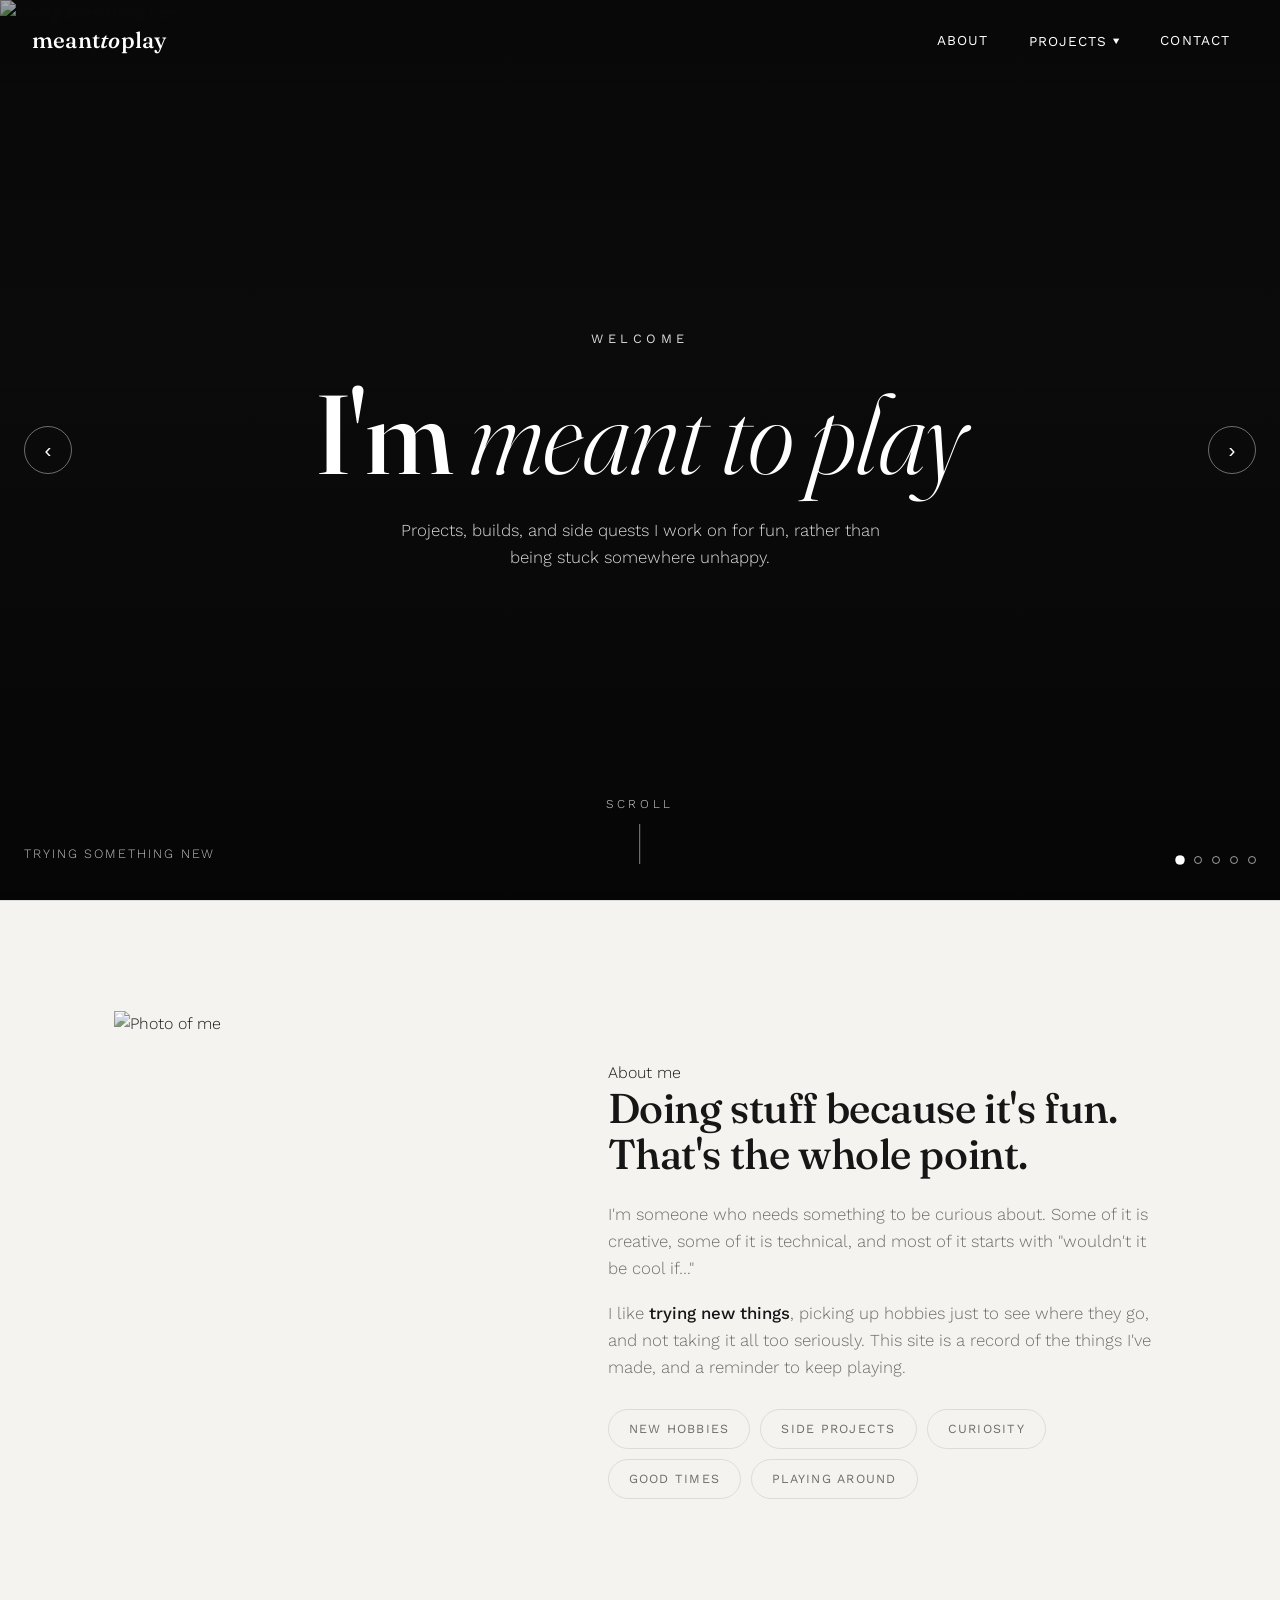
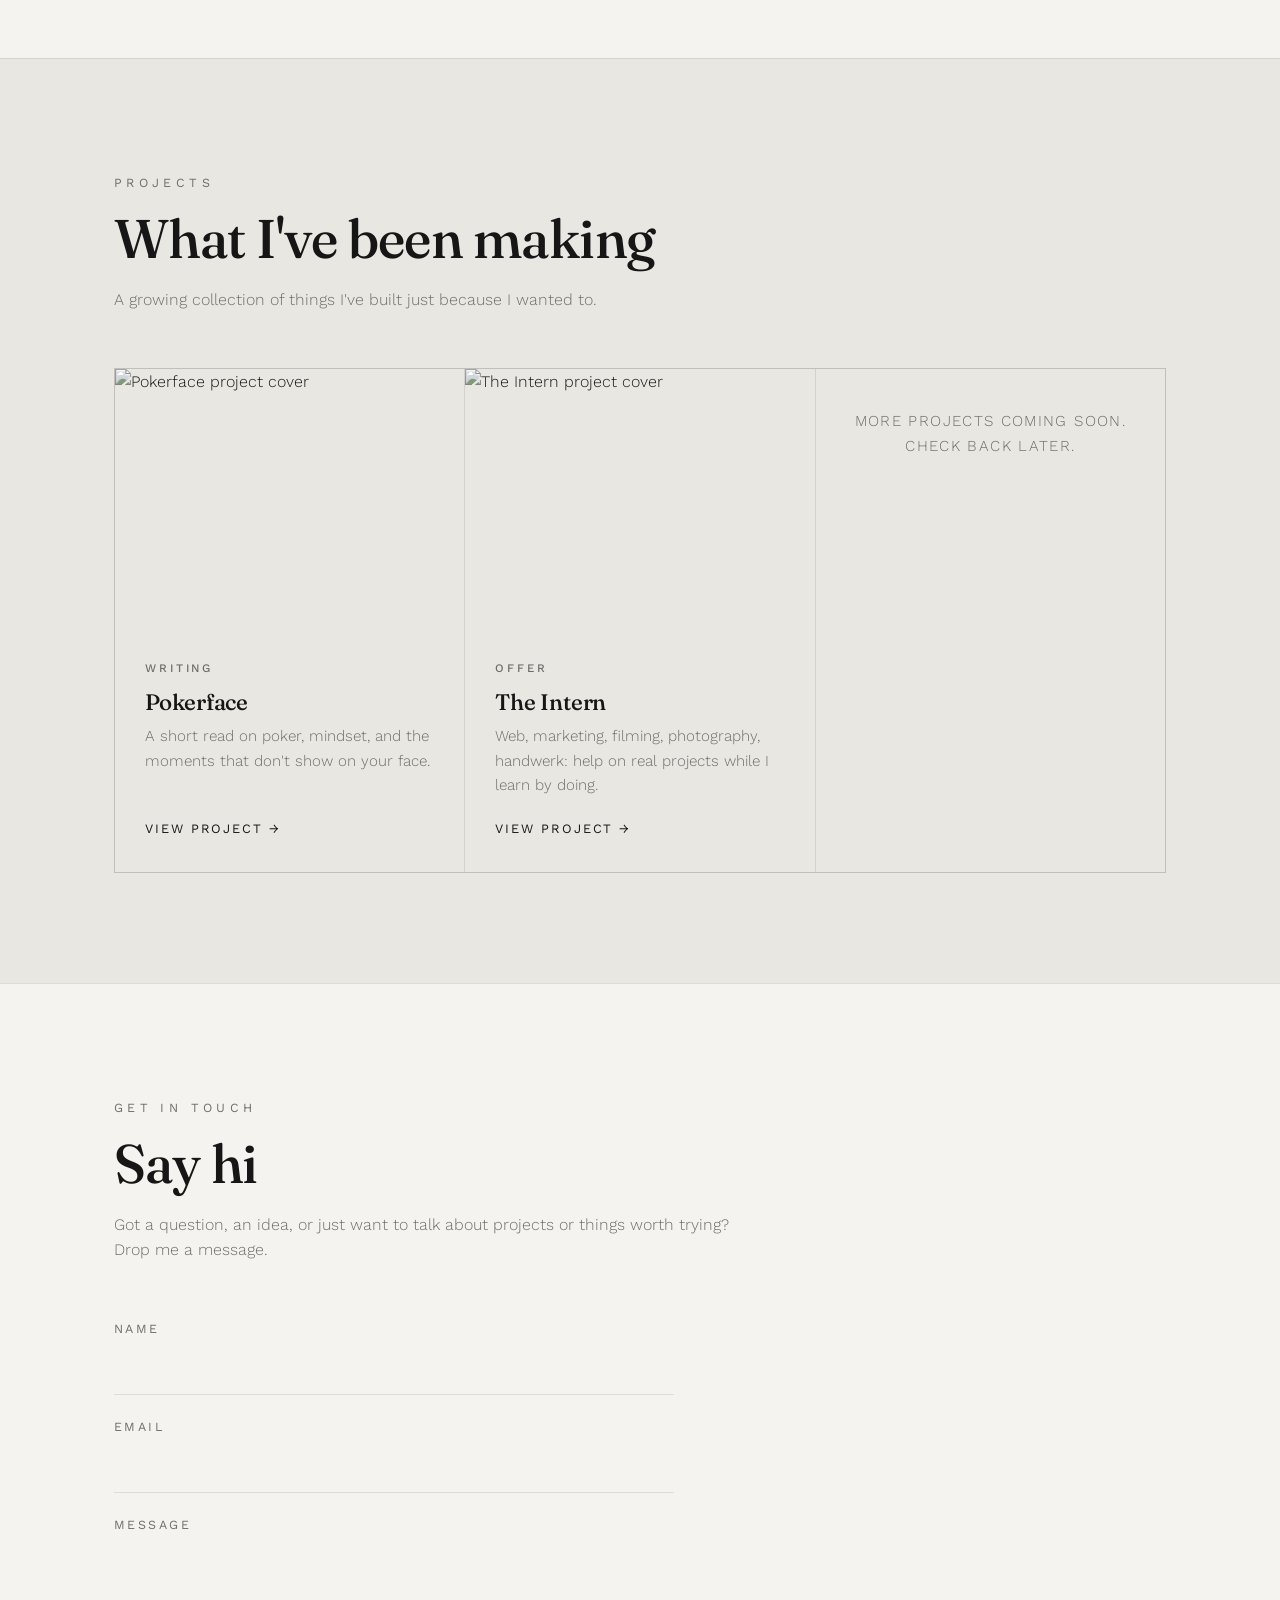
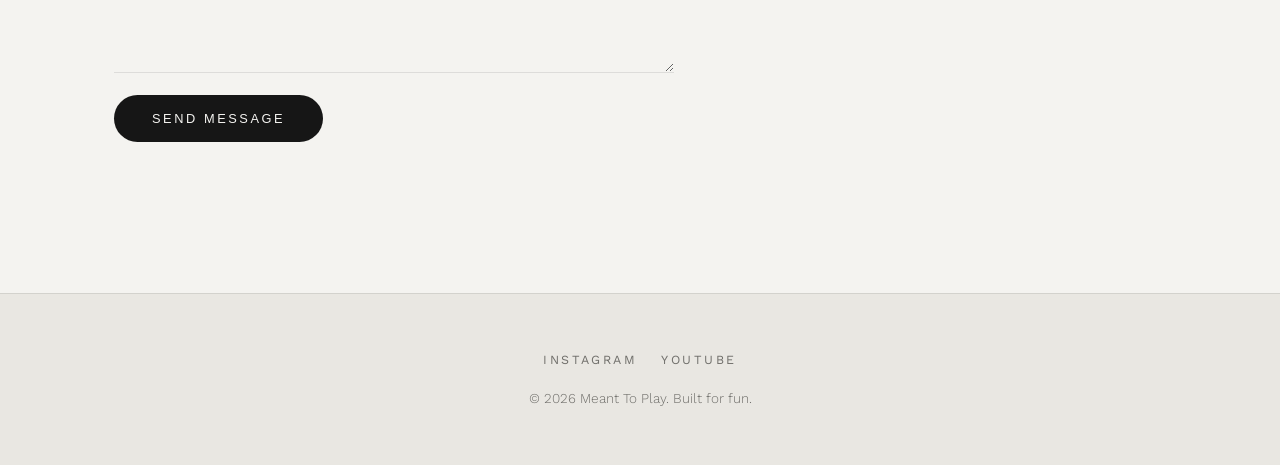
==== index.html @ 25340b76 "Add Meant To Play personal site Homepage with full-screen photo carousel hero, about section, projec" ====
<!DOCTYPE html>
<html lang="en">
<head>
<meta charset="UTF-8">
<meta name="viewport" content="width=device-width, initial-scale=1.0">
<title>Meant To Play</title>
<meta name="description" content="Meant To Play: a personal site for projects and the fun stuff worth doing.">
<link rel="preconnect" href="https://fonts.googleapis.com">
<link rel="preconnect" href="https://fonts.gstatic.com" crossorigin>
<link href="https://fonts.googleapis.com/css2?family=Work+Sans:wght@300;400;500&family=Fraunces:ital,wght@0,500;1,300&display=swap" rel="stylesheet">
<link rel="stylesheet" href="css/style.css">
</head>
<body>

<header class="site-header">
  <nav class="nav">
    <a href="#top" class="logo">meant<span>to</span>play</a>
    <button class="nav-toggle" aria-label="Toggle menu" aria-expanded="false">&#9776;</button>
    <ul class="nav-links">
      <li><a href="#about">About</a></li>
      <li>
        <button class="dropdown-toggle" aria-haspopup="true" aria-expanded="false">
          Projects <span class="caret">&#9660;</span>
        </button>
        <ul class="dropdown">
          <li><a href="projects/pokerface.html">Pokerface</a></li>
          <li><a href="projects/the-intern.html">The Intern</a></li>
        </ul>
      </li>
      <li><a href="#contact">Contact</a></li>
    </ul>
  </nav>
</header>

<main>

  <section id="top" class="hero-carousel">
    <div class="carousel-track" id="carousel-track">
      <div class="carousel-slide">
        <img src="https://picsum.photos/seed/meanttoplay1/1600/1000" alt="Trying something new">
      </div>
      <div class="carousel-slide">
        <img src="https://picsum.photos/seed/meanttoplay2/1600/1000" alt="Out and about">
      </div>
      <div class="carousel-slide">
        <img src="https://picsum.photos/seed/meanttoplay3/1600/1000" alt="Golden hour wind-down">
      </div>
      <div class="carousel-slide">
        <img src="https://picsum.photos/seed/meanttoplay4/1600/1000" alt="On the road">
      </div>
      <div class="carousel-slide">
        <img src="https://picsum.photos/seed/meanttoplay5/1600/1000" alt="Good times with friends">
      </div>
    </div>

    <div class="hero-content">
      <span class="eyebrow">Welcome</span>
      <h1>I'm <em>meant to play</em></h1>
      <p>Projects, builds, and side quests I work on for fun, rather than being stuck somewhere unhappy.</p>
    </div>

    <div class="carousel-controls">
      <button class="carousel-btn" id="carousel-prev" aria-label="Previous slide">&#8249;</button>
      <button class="carousel-btn" id="carousel-next" aria-label="Next slide">&#8250;</button>
    </div>

    <span class="carousel-caption" id="carousel-caption">Trying something new</span>
    <div class="carousel-dots" id="carousel-dots"></div>

    <a href="#about" class="scroll-cue">
      <span>Scroll</span>
      <span class="line"></span>
    </a>
  </section>

  <section id="about" class="about">
    <div class="container about-grid">
      <div class="about-photo reveal">
        <img src="https://picsum.photos/seed/meanttoplayportrait/900/1125" alt="Photo of me">
      </div>
      <div class="about-text reveal">
        <span class="eyebrow">About me</span>
        <h2>Doing stuff because it's fun. That's the whole point.</h2>
        <p>I'm someone who needs something to be curious about. Some of it is creative, some of it is technical, and most of it starts with "wouldn't it be cool if&hellip;"</p>
        <p>I like <strong>trying new things</strong>, picking up hobbies just to see where they go, and not taking it all too seriously. This site is a record of the things I've made, and a reminder to keep playing.</p>
        <div class="about-tags">
          <span>New Hobbies</span>
          <span>Side Projects</span>
          <span>Curiosity</span>
          <span>Good Times</span>
          <span>Playing Around</span>
        </div>
      </div>
    </div>
  </section>

  <section id="projects" class="projects">
    <div class="container">
      <div class="section-header reveal">
        <span class="eyebrow">Projects</span>
        <h2>What I've been making</h2>
        <p>A growing collection of things I've built just because I wanted to.</p>
      </div>

      <div class="projects-grid">
        <a href="projects/pokerface.html" class="project-card reveal">
          <div class="thumb">
            <img src="https://picsum.photos/seed/meanttoplaypoker/1200/900" alt="Pokerface project cover">
          </div>
          <div class="body">
            <span class="tag">Writing</span>
            <h3>Pokerface</h3>
            <p>A short read on poker, mindset, and the moments that don't show on your face.</p>
            <span class="link">View project</span>
          </div>
        </a>

        <a href="projects/the-intern.html" class="project-card reveal">
          <div class="thumb">
            <img src="https://picsum.photos/seed/meanttoplayintern/1200/900" alt="The Intern project cover">
          </div>
          <div class="body">
            <span class="tag">Offer</span>
            <h3>The Intern</h3>
            <p>Web, marketing, filming, photography, handwerk: help on real projects while I learn by doing.</p>
            <span class="link">View project</span>
          </div>
        </a>

        <div class="project-card placeholder reveal">
          <p>More projects coming soon. Check back later.</p>
        </div>
      </div>
    </div>
  </section>

  <section id="contact" class="contact">
    <div class="container">
      <div class="section-header reveal">
        <span class="eyebrow">Get in touch</span>
        <h2>Say hi</h2>
        <p>Got a question, an idea, or just want to talk about projects or things worth trying? Drop me a message.</p>
      </div>

      <form class="contact-form reveal" id="contact-form">
        <!-- Web3Forms access key: replace with your own from web3forms.com -->
        <input type="hidden" name="access_key" value="YOUR_WEB3FORMS_ACCESS_KEY">
        <input type="hidden" name="subject" value="New message from meanttoplay.com">
        <input type="checkbox" name="botcheck" class="hp-field" tabindex="-1" autocomplete="off">

        <div class="form-row">
          <label for="name">Name</label>
          <input type="text" id="name" name="name" required autocomplete="name">
        </div>

        <div class="form-row">
          <label for="email">Email</label>
          <input type="email" id="email" name="email" required autocomplete="email">
        </div>

        <div class="form-row">
          <label for="message">Message</label>
          <textarea id="message" name="message" required></textarea>
        </div>

        <button type="submit" class="btn">Send message</button>
        <p class="form-status" id="form-status" role="status"></p>
      </form>
    </div>
  </section>

</main>

<footer class="site-footer">
  <div class="container">
    <div class="socials">
      <a href="https://www.instagram.com/imantssuetcue?igsh=MXR2cmdhZXhpb3UwZQ%3D%3D&amp;utm_source=qr" target="_blank" rel="noopener">Instagram</a>
      <a href="https://www.youtube.com/@imantssuetcue" target="_blank" rel="noopener">YouTube</a>
    </div>
    <p>&copy; <span id="year"></span> Meant To Play. Built for fun.</p>
  </div>
</footer>

<script src="js/main.js"></script>
</body>
</html>
---- css/style.css ----
:root {
  --color-bg: #f4f3f0;
  --color-bg-alt: #e9e7e2;
  --color-text: #161616;
  --color-muted: #6f6e6a;
  --color-line: rgba(22, 22, 22, 0.1);
  --max-width: 1100px;
  --radius: 4px;
  --transition: 0.3s ease;
}

* {
  box-sizing: border-box;
  margin: 0;
  padding: 0;
}

html {
  scroll-behavior: smooth;
}

body {
  font-family: 'Work Sans', sans-serif;
  font-weight: 300;
  color: var(--color-text);
  background: var(--color-bg);
  line-height: 1.6;
  -webkit-font-smoothing: antialiased;
}

h1, h2, h3, h4 {
  font-family: 'Fraunces', serif;
  font-weight: 500;
  line-height: 1.1;
  letter-spacing: -0.01em;
}

a {
  color: inherit;
  text-decoration: none;
}

img {
  max-width: 100%;
  display: block;
}

.container {
  max-width: var(--max-width);
  margin: 0 auto;
  padding: 0 24px;
}

/* ---------- Header / Nav ---------- */

.site-header {
  position: fixed;
  top: 0;
  left: 0;
  right: 0;
  z-index: 100;
  transition: background var(--transition), border-color var(--transition);
  border-bottom: 1px solid transparent;
}

.site-header.scrolled {
  background: rgba(244, 243, 240, 0.9);
  backdrop-filter: blur(10px);
  border-bottom: 1px solid var(--color-line);
}

.nav {
  display: flex;
  align-items: center;
  justify-content: space-between;
  padding: 22px 32px;
  width: 100%;
}

.logo {
  font-family: 'Fraunces', serif;
  font-weight: 500;
  font-size: 1.4rem;
  letter-spacing: 0.01em;
  color: #fff;
  transition: color var(--transition);
}

.logo span {
  font-style: italic;
}

.site-header.scrolled .logo {
  color: var(--color-text);
}

.nav-links {
  display: flex;
  align-items: center;
  gap: 4px;
  list-style: none;
}

.nav-links > li {
  position: relative;
}

.nav-links > li > a,
.nav-links > li > button {
  display: inline-flex;
  align-items: center;
  gap: 6px;
  padding: 8px 18px;
  font-weight: 400;
  font-size: 0.85rem;
  letter-spacing: 0.08em;
  text-transform: uppercase;
  border-radius: 999px;
  transition: background var(--transition), color var(--transition);
  background: none;
  border: none;
  font-family: inherit;
  cursor: pointer;
  color: #fff;
}

.site-header.scrolled .nav-links > li > a,
.site-header.scrolled .nav-links > li > button {
  color: var(--color-text);
}

.nav-links > li > a:hover,
.nav-links > li > button:hover,
.nav-links > li.open > button {
  background: rgba(255, 255, 255, 0.12);
}

.site-header.scrolled .nav-links > li > a:hover,
.site-header.scrolled .nav-links > li > button:hover,
.site-header.scrolled .nav-links > li.open > button {
  background: rgba(22, 22, 22, 0.06);
}

.nav-links .caret {
  font-size: 0.6em;
  transition: transform var(--transition);
}

.nav-links > li.open .caret {
  transform: rotate(180deg);
}

/* Dropdown */

.dropdown {
  position: absolute;
  top: calc(100% + 8px);
  left: 50%;
  transform: translateX(-50%) translateY(8px);
  min-width: 200px;
  background: var(--color-text);
  border-radius: var(--radius);
  box-shadow: 0 12px 30px rgba(0, 0, 0, 0.25);
  padding: 8px;
  list-style: none;
  opacity: 0;
  visibility: hidden;
  transition: opacity var(--transition), transform var(--transition), visibility var(--transition);
}

.nav-links > li.open .dropdown,
.nav-links > li:hover .dropdown,
.nav-links > li:focus-within .dropdown {
  opacity: 1;
  visibility: visible;
  transform: translateX(-50%) translateY(0);
}

.dropdown li a {
  display: block;
  padding: 12px 16px;
  border-radius: 2px;
  font-size: 0.85rem;
  font-weight: 400;
  letter-spacing: 0.04em;
  color: #fff;
  transition: background var(--transition);
}

.dropdown li a:hover {
  background: rgba(255, 255, 255, 0.1);
}

/* Mobile nav toggle */

.nav-toggle {
  display: none;
  background: none;
  border: none;
  cursor: pointer;
  font-size: 1.5rem;
  padding: 4px 8px;
  color: #fff;
  transition: color var(--transition);
}

.site-header.scrolled .nav-toggle {
  color: var(--color-text);
}

@media (max-width: 760px) {
  .nav-toggle {
    display: block;
  }

  .nav-links {
    position: absolute;
    top: 100%;
    left: 0;
    right: 0;
    background: var(--color-text);
    flex-direction: column;
    align-items: stretch;
    gap: 0;
    padding: 8px 24px 16px;
    display: none;
  }

  .nav-links.open {
    display: flex;
  }

  .nav-links > li > a,
  .nav-links > li > button {
    width: 100%;
    justify-content: space-between;
    border-radius: 2px;
    color: #fff;
  }

  .dropdown {
    position: static;
    transform: none;
    box-shadow: none;
    opacity: 1;
    visibility: visible;
    display: none;
    width: 100%;
    margin-top: 4px;
    padding-left: 8px;
    background: rgba(255, 255, 255, 0.06);
  }

  .nav-links > li.open .dropdown {
    display: block;
  }
}

/* ---------- Hero Carousel ---------- */

.hero-carousel {
  position: relative;
  height: 100vh;
  min-height: 560px;
  overflow: hidden;
  background: #0c0c0c;
  padding: 0;
}

.hero-carousel .carousel-track {
  display: flex;
  height: 100%;
  transition: transform 1.1s cubic-bezier(0.65, 0, 0.35, 1);
}

.hero-carousel .carousel-slide {
  flex: 0 0 100%;
  height: 100%;
  position: relative;
}

.hero-carousel .carousel-slide img {
  width: 100%;
  height: 100%;
  object-fit: cover;
  filter: grayscale(35%) contrast(1.05);
}

.hero-carousel .carousel-slide::after {
  content: '';
  position: absolute;
  inset: 0;
  background: linear-gradient(180deg, rgba(0, 0, 0, 0.35) 0%, rgba(0, 0, 0, 0.1) 40%, rgba(0, 0, 0, 0.55) 100%);
}

.hero-content {
  position: absolute;
  inset: 0;
  z-index: 5;
  display: flex;
  flex-direction: column;
  align-items: center;
  justify-content: center;
  text-align: center;
  color: #fff;
  pointer-events: none;
  padding: 0 24px;
}

.hero-content .eyebrow {
  font-size: 0.8rem;
  font-weight: 400;
  letter-spacing: 0.35em;
  text-transform: uppercase;
  margin-bottom: 22px;
  opacity: 0.85;
}

.hero-content h1 {
  font-size: clamp(3rem, 10vw, 7rem);
  font-weight: 500;
  margin-bottom: 22px;
}

.hero-content h1 em {
  font-style: italic;
  font-weight: 300;
}

.hero-content p {
  max-width: 520px;
  margin: 0 auto;
  font-size: 1.05rem;
  font-weight: 300;
  opacity: 0.85;
}

.scroll-cue {
  position: absolute;
  bottom: 36px;
  left: 50%;
  transform: translateX(-50%);
  z-index: 5;
  color: #fff;
  display: flex;
  flex-direction: column;
  align-items: center;
  gap: 10px;
  font-size: 0.75rem;
  letter-spacing: 0.3em;
  text-transform: uppercase;
  opacity: 0.85;
}

.scroll-cue .line {
  width: 1px;
  height: 40px;
  background: rgba(255, 255, 255, 0.6);
  animation: scroll-cue-move 2s ease-in-out infinite;
}

@keyframes scroll-cue-move {
  0%, 100% { transform: scaleY(1); transform-origin: top; }
  50% { transform: scaleY(0.4); transform-origin: top; }
}

.hero-carousel .carousel-controls {
  position: absolute;
  inset: 0;
  z-index: 6;
  display: flex;
  align-items: center;
  justify-content: space-between;
  padding: 0 24px;
  pointer-events: none;
}

.hero-carousel .carousel-btn {
  pointer-events: all;
  background: transparent;
  border: 1px solid rgba(255, 255, 255, 0.4);
  color: #fff;
  width: 48px;
  height: 48px;
  border-radius: 50%;
  font-size: 1.3rem;
  cursor: pointer;
  display: flex;
  align-items: center;
  justify-content: center;
  transition: background var(--transition), border-color var(--transition);
}

.hero-carousel .carousel-btn:hover {
  background: rgba(255, 255, 255, 0.12);
  border-color: #fff;
}

.hero-carousel .carousel-dots {
  position: absolute;
  bottom: 36px;
  right: 24px;
  z-index: 6;
  display: flex;
  gap: 10px;
}

.hero-carousel .carousel-dots button {
  width: 8px;
  height: 8px;
  border-radius: 50%;
  border: 1px solid rgba(255, 255, 255, 0.6);
  background: transparent;
  cursor: pointer;
  padding: 0;
  transition: background var(--transition), transform var(--transition);
}

.hero-carousel .carousel-dots button.active {
  background: #fff;
  transform: scale(1.2);
}

.hero-carousel .carousel-caption {
  position: absolute;
  left: 24px;
  bottom: 36px;
  z-index: 6;
  color: rgba(255, 255, 255, 0.75);
  font-size: 0.8rem;
  letter-spacing: 0.15em;
  text-transform: uppercase;
}

/* ---------- Sections (general) ---------- */

section {
  padding: 110px 0;
}

.section-header {
  margin-bottom: 56px;
}

.section-header .eyebrow {
  display: inline-block;
  font-size: 0.78rem;
  font-weight: 400;
  letter-spacing: 0.35em;
  text-transform: uppercase;
  color: var(--color-muted);
  margin-bottom: 16px;
}

.section-header h2 {
  font-size: clamp(2.2rem, 5vw, 3.4rem);
  font-weight: 500;
}

.section-header p {
  margin-top: 18px;
  color: var(--color-muted);
  max-width: 620px;
  font-weight: 300;
}

/* Reveal-on-scroll */

.reveal {
  opacity: 0;
  transform: translateY(28px);
  transition: opacity 0.8s ease, transform 0.8s ease;
}

.reveal.is-visible {
  opacity: 1;
  transform: translateY(0);
}

/* ---------- About ---------- */

.about {
  background: var(--color-bg);
  border-top: 1px solid var(--color-line);
}

.about-grid {
  display: grid;
  grid-template-columns: 1fr 1.3fr;
  gap: 64px;
  align-items: center;
}

.about-photo {
  overflow: hidden;
  aspect-ratio: 4 / 5;
}

.about-photo img {
  width: 100%;
  height: 100%;
  object-fit: cover;
  filter: grayscale(60%);
}

.about-text h2 {
  font-size: clamp(1.9rem, 4vw, 2.6rem);
  margin-bottom: 24px;
  font-weight: 500;
}

.about-text p {
  color: var(--color-muted);
  margin-bottom: 18px;
  font-size: 1.05rem;
  font-weight: 300;
}

.about-text p strong {
  color: var(--color-text);
  font-weight: 500;
}

.about-tags {
  display: flex;
  flex-wrap: wrap;
  gap: 10px;
  margin-top: 28px;
}

.about-tags span {
  border: 1px solid var(--color-line);
  border-radius: 999px;
  padding: 9px 20px;
  font-size: 0.78rem;
  font-weight: 400;
  letter-spacing: 0.1em;
  text-transform: uppercase;
  color: var(--color-muted);
}

@media (max-width: 760px) {
  .about-grid {
    grid-template-columns: 1fr;
  }

  .about-photo {
    max-width: 360px;
    margin: 0 auto;
  }
}

/* ---------- Projects ---------- */

.projects {
  background: var(--color-bg-alt);
  border-top: 1px solid var(--color-line);
}

.projects-grid {
  display: grid;
  grid-template-columns: repeat(auto-fit, minmax(280px, 1fr));
  gap: 1px;
  background: var(--color-line);
  border: 1px solid var(--color-line);
}

.project-card {
  background: var(--color-bg-alt);
  overflow: hidden;
  transition: background var(--transition);
  display: flex;
  flex-direction: column;
}

.project-card:hover {
  background: var(--color-bg);
}

.project-card .thumb {
  aspect-ratio: 4 / 3;
  overflow: hidden;
}

.project-card .thumb img {
  width: 100%;
  height: 100%;
  object-fit: cover;
  filter: grayscale(70%);
  transition: transform 0.6s ease, filter 0.6s ease;
}

.project-card:hover .thumb img {
  transform: scale(1.05);
  filter: grayscale(0%);
}

.project-card .body {
  padding: 28px 30px 32px;
  flex: 1;
  display: flex;
  flex-direction: column;
}

.project-card h3 {
  font-size: 1.4rem;
  margin-bottom: 10px;
  font-weight: 500;
}

.project-card p {
  color: var(--color-muted);
  font-size: 0.95rem;
  font-weight: 300;
  margin-bottom: 22px;
  flex: 1;
}

.project-card .tag {
  display: inline-block;
  font-size: 0.72rem;
  font-weight: 500;
  letter-spacing: 0.25em;
  text-transform: uppercase;
  color: var(--color-muted);
  margin-bottom: 12px;
}

.project-card .link {
  font-weight: 400;
  font-size: 0.8rem;
  letter-spacing: 0.15em;
  text-transform: uppercase;
}

.project-card .link::after {
  content: ' \2192';
}

.project-card.placeholder {
  align-items: center;
  justify-content: center;
  text-align: center;
  color: var(--color-muted);
  padding: 40px 24px;
  font-size: 0.85rem;
  letter-spacing: 0.1em;
  text-transform: uppercase;
}

.project-card.placeholder:hover {
  background: var(--color-bg-alt);
}

/* ---------- Contact ---------- */

.contact {
  background: var(--color-bg);
  border-top: 1px solid var(--color-line);
}

.contact-form {
  max-width: 560px;
  display: flex;
  flex-direction: column;
  gap: 22px;
}

.form-row {
  display: flex;
  flex-direction: column;
  gap: 8px;
}

.form-row label {
  font-weight: 400;
  font-size: 0.78rem;
  letter-spacing: 0.2em;
  text-transform: uppercase;
  color: var(--color-muted);
}

.form-row input,
.form-row textarea {
  font-family: inherit;
  font-weight: 300;
  font-size: 1rem;
  padding: 14px 0;
  border: none;
  border-bottom: 1px solid var(--color-line);
  background: transparent;
  color: var(--color-text);
  border-radius: 0;
  transition: border-color var(--transition);
}

.form-row input:focus,
.form-row textarea:focus {
  outline: none;
  border-color: var(--color-text);
}

.form-row textarea {
  resize: vertical;
  min-height: 130px;
}

/* honeypot field - hidden from humans, bots fill it in */
.hp-field {
  position: absolute;
  left: -9999px;
  width: 1px;
  height: 1px;
  overflow: hidden;
}

.form-status {
  font-size: 0.85rem;
  font-weight: 400;
  letter-spacing: 0.05em;
  min-height: 1.4em;
}

.form-status.success {
  color: var(--color-text);
}

.form-status.error {
  color: #b3261e;
}

/* Buttons */

.btn {
  display: inline-flex;
  align-items: center;
  gap: 10px;
  padding: 16px 38px;
  border-radius: 999px;
  font-weight: 400;
  font-size: 0.8rem;
  letter-spacing: 0.2em;
  text-transform: uppercase;
  background: var(--color-text);
  color: var(--color-bg);
  transition: transform var(--transition), background var(--transition), opacity var(--transition);
  border: none;
  cursor: pointer;
  align-self: flex-start;
}

.btn:hover {
  transform: translateY(-2px);
  opacity: 0.85;
}

.btn.btn-outline {
  background: transparent;
  color: #fff;
  border: 1px solid rgba(255, 255, 255, 0.6);
}

.btn.btn-outline:hover {
  background: rgba(255, 255, 255, 0.1);
}

/* ---------- Footer ---------- */

.site-footer {
  padding: 56px 0;
  text-align: center;
  color: var(--color-muted);
  font-size: 0.85rem;
  font-weight: 300;
  background: var(--color-bg-alt);
  border-top: 1px solid var(--color-line);
}

.site-footer .socials {
  display: flex;
  justify-content: center;
  gap: 24px;
  margin-bottom: 18px;
}

.site-footer .socials a {
  font-weight: 400;
  font-size: 0.78rem;
  letter-spacing: 0.2em;
  text-transform: uppercase;
  transition: color var(--transition);
}

.site-footer .socials a:hover {
  color: var(--color-text);
}

/* ---------- Project page ---------- */

.project-hero {
  padding: 160px 0 0;
}

.project-hero + section {
  padding-top: 36px;
}

.project-hero-inner {
  max-width: 760px;
  margin: 0 auto;
}

.project-hero .eyebrow {
  display: inline-block;
  font-size: 0.78rem;
  font-weight: 400;
  letter-spacing: 0.35em;
  text-transform: uppercase;
  color: var(--color-muted);
  margin-bottom: 18px;
}

.project-hero h1 {
  font-size: clamp(2.4rem, 6vw, 4rem);
  margin-bottom: 18px;
  font-weight: 500;
}

.project-hero .back-link {
  display: inline-flex;
  align-items: center;
  gap: 8px;
  margin-bottom: 32px;
  font-weight: 400;
  font-size: 0.78rem;
  letter-spacing: 0.2em;
  text-transform: uppercase;
  color: var(--color-muted);
  transition: color var(--transition);
}

.project-hero .back-link:hover {
  color: var(--color-text);
}

.project-content {
  max-width: 760px;
  margin: 0 auto;
  padding-bottom: 80px;
}

.project-content p {
  margin-bottom: 22px;
  font-size: 1.05rem;
  font-weight: 300;
  color: var(--color-text);
}

.project-content .lede {
  font-size: 1.25rem;
  font-weight: 300;
  color: var(--color-muted);
  margin-bottom: 36px;
}

.video-embed {
  position: relative;
  width: 100%;
  aspect-ratio: 16 / 9;
  overflow: hidden;
  margin: 40px 0;
}

.video-embed iframe {
  position: absolute;
  inset: 0;
  width: 100%;
  height: 100%;
  border: 0;
  filter: grayscale(15%);
}

/* ---------- Pricing table ---------- */

.pricing-grid {
  display: grid;
  grid-template-columns: repeat(3, 1fr);
  gap: 1px;
  background: var(--color-line);
  border: 1px solid var(--color-line);
  margin: 40px 0;
}

.pricing-card {
  background: var(--color-bg);
  padding: 32px 24px;
  display: flex;
  flex-direction: column;
  gap: 6px;
  text-align: center;
}

.pricing-card--highlight {
  background: var(--color-text);
  color: var(--color-bg);
}

.pricing-value {
  font-family: 'Fraunces', serif;
  font-size: 1.8rem;
  font-weight: 500;
}

.pricing-label {
  font-size: 0.75rem;
  font-weight: 500;
  letter-spacing: 0.18em;
  text-transform: uppercase;
  color: var(--color-muted);
}

.pricing-card--highlight .pricing-label {
  color: rgba(244, 243, 240, 0.7);
}

.pricing-card p {
  margin: 10px 0 0;
  font-size: 0.9rem;
  color: var(--color-muted);
}

.pricing-card--highlight p {
  color: rgba(244, 243, 240, 0.85);
}

@media (max-width: 640px) {
  .pricing-grid {
    grid-template-columns: 1fr;
  }
}

.project-content .resource-link {
  display: inline-flex;
  align-items: center;
  gap: 12px;
  padding: 18px 32px;
  border: 1px solid var(--color-line);
  font-weight: 400;
  font-size: 0.8rem;
  letter-spacing: 0.15em;
  text-transform: uppercase;
  margin: 12px 0 36px;
  transition: background var(--transition), border-color var(--transition);
}

.project-content .resource-link:hover {
  background: var(--color-bg-alt);
  border-color: var(--color-text);
}
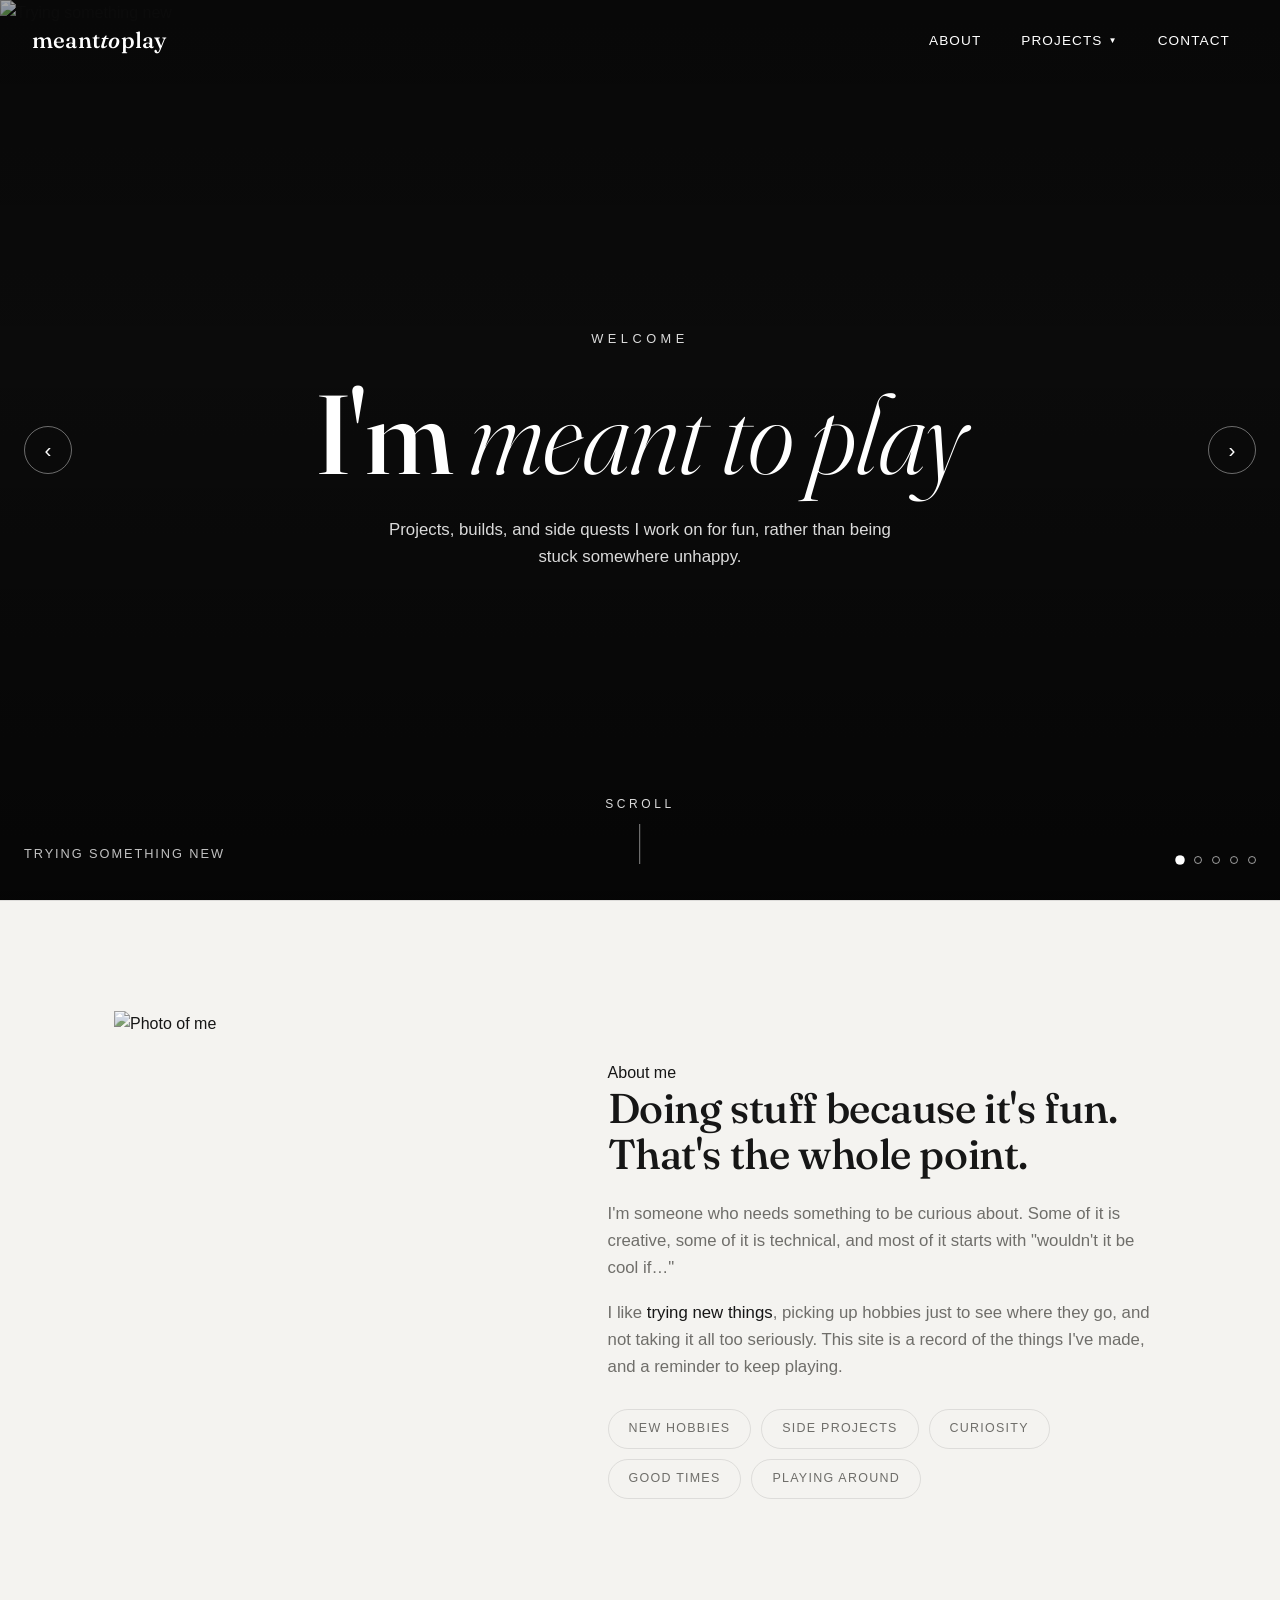
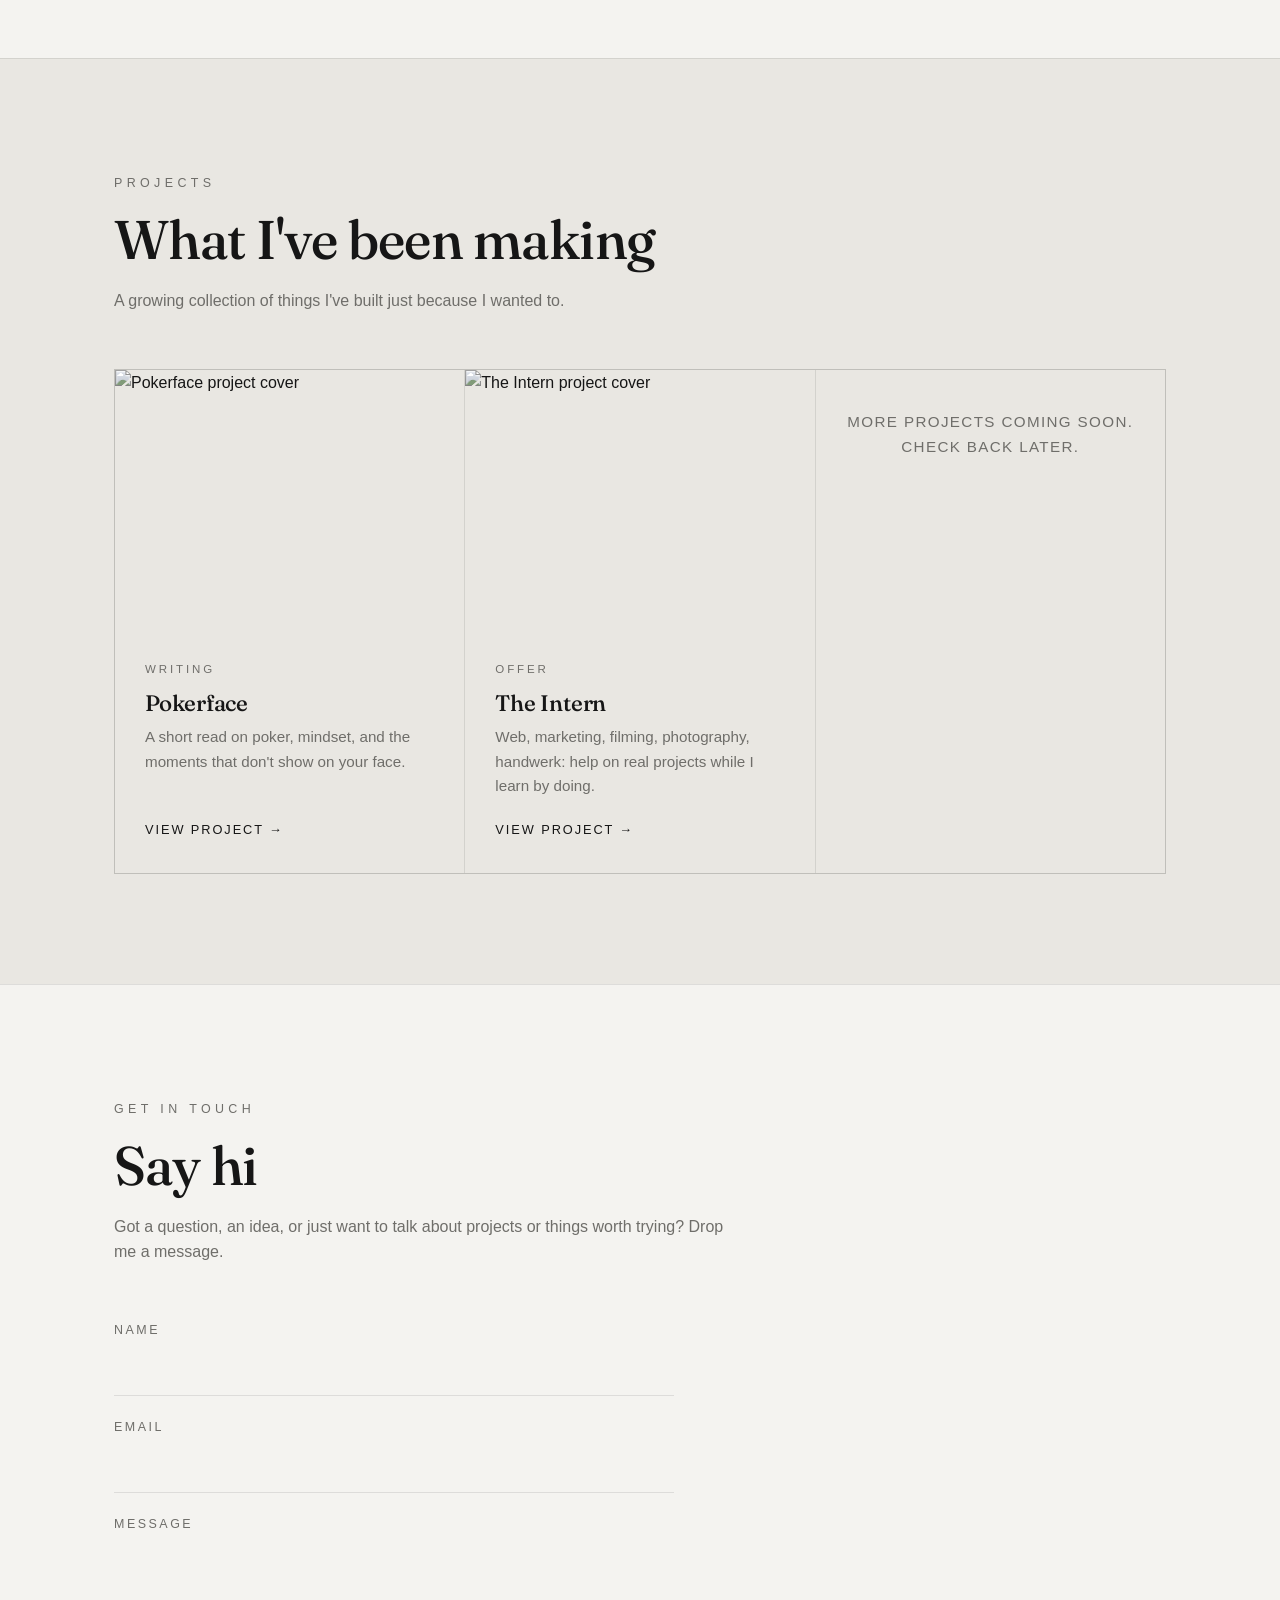
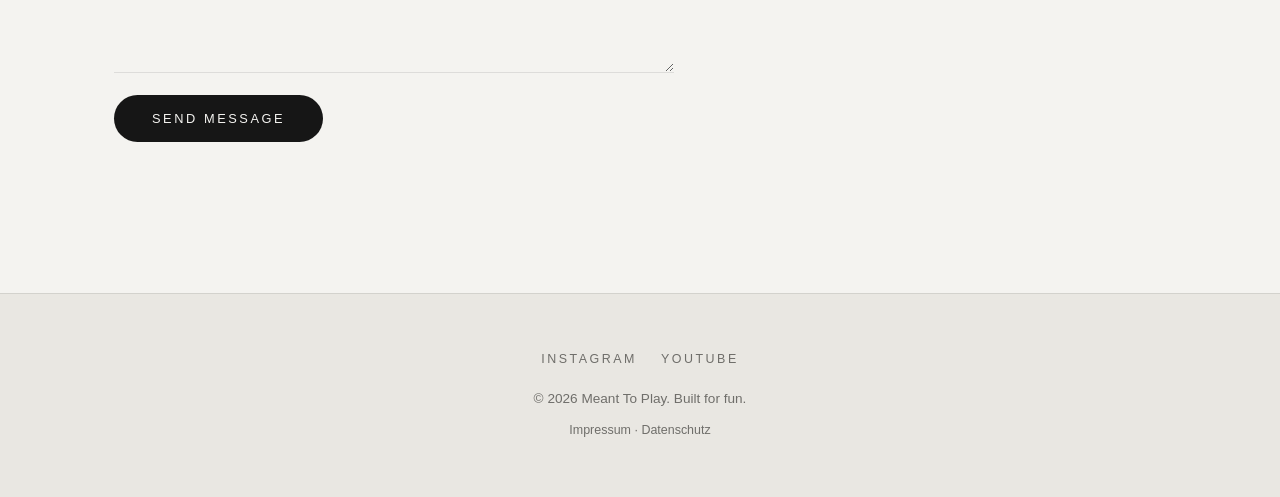
==== commit 46ada6c0: "Add Impressum and Datenschutz pages, switch to privacy-friendly font CDN Adds legal pages required f" ====
--- a/index.html
+++ b/index.html
@@ -5,9 +5,8 @@
 <meta name="viewport" content="width=device-width, initial-scale=1.0">
 <title>Meant To Play</title>
 <meta name="description" content="Meant To Play: a personal site for projects and the fun stuff worth doing.">
-<link rel="preconnect" href="https://fonts.googleapis.com">
-<link rel="preconnect" href="https://fonts.gstatic.com" crossorigin>
-<link href="https://fonts.googleapis.com/css2?family=Work+Sans:wght@300;400;500&family=Fraunces:ital,wght@0,500;1,300&display=swap" rel="stylesheet">
+<link rel="preconnect" href="https://fonts.bunny.net">
+<link href="https://fonts.bunny.net/css?family=work-sans:300,400,500|fraunces:300i,500" rel="stylesheet">
 <link rel="stylesheet" href="css/style.css">
 </head>
 <body>
@@ -144,7 +143,7 @@
 
       <form class="contact-form reveal" id="contact-form">
         <!-- Web3Forms access key: replace with your own from web3forms.com -->
-        <input type="hidden" name="access_key" value="YOUR_WEB3FORMS_ACCESS_KEY">
+        <input type="hidden" name="access_key" value="d86a29f9-d8d4-4f00-8dd6-1350a6a7eb16">
         <input type="hidden" name="subject" value="New message from meanttoplay.com">
         <input type="checkbox" name="botcheck" class="hp-field" tabindex="-1" autocomplete="off">
 
@@ -178,6 +177,7 @@
       <a href="https://www.youtube.com/@imantssuetcue" target="_blank" rel="noopener">YouTube</a>
     </div>
     <p>&copy; <span id="year"></span> Meant To Play. Built for fun.</p>
+    <p class="legal-links"><a href="impressum.html">Impressum</a> &middot; <a href="datenschutz.html">Datenschutz</a></p>
   </div>
 </footer>
 
--- a/css/style.css
+++ b/css/style.css
@@ -795,6 +795,19 @@
   color: var(--color-text);
 }
 
+.legal-links {
+  margin-top: 12px;
+  font-size: 0.78rem;
+}
+
+.legal-links a {
+  transition: color var(--transition);
+}
+
+.legal-links a:hover {
+  color: var(--color-text);
+}
+
 /* ---------- Project page ---------- */
 
 .project-hero {
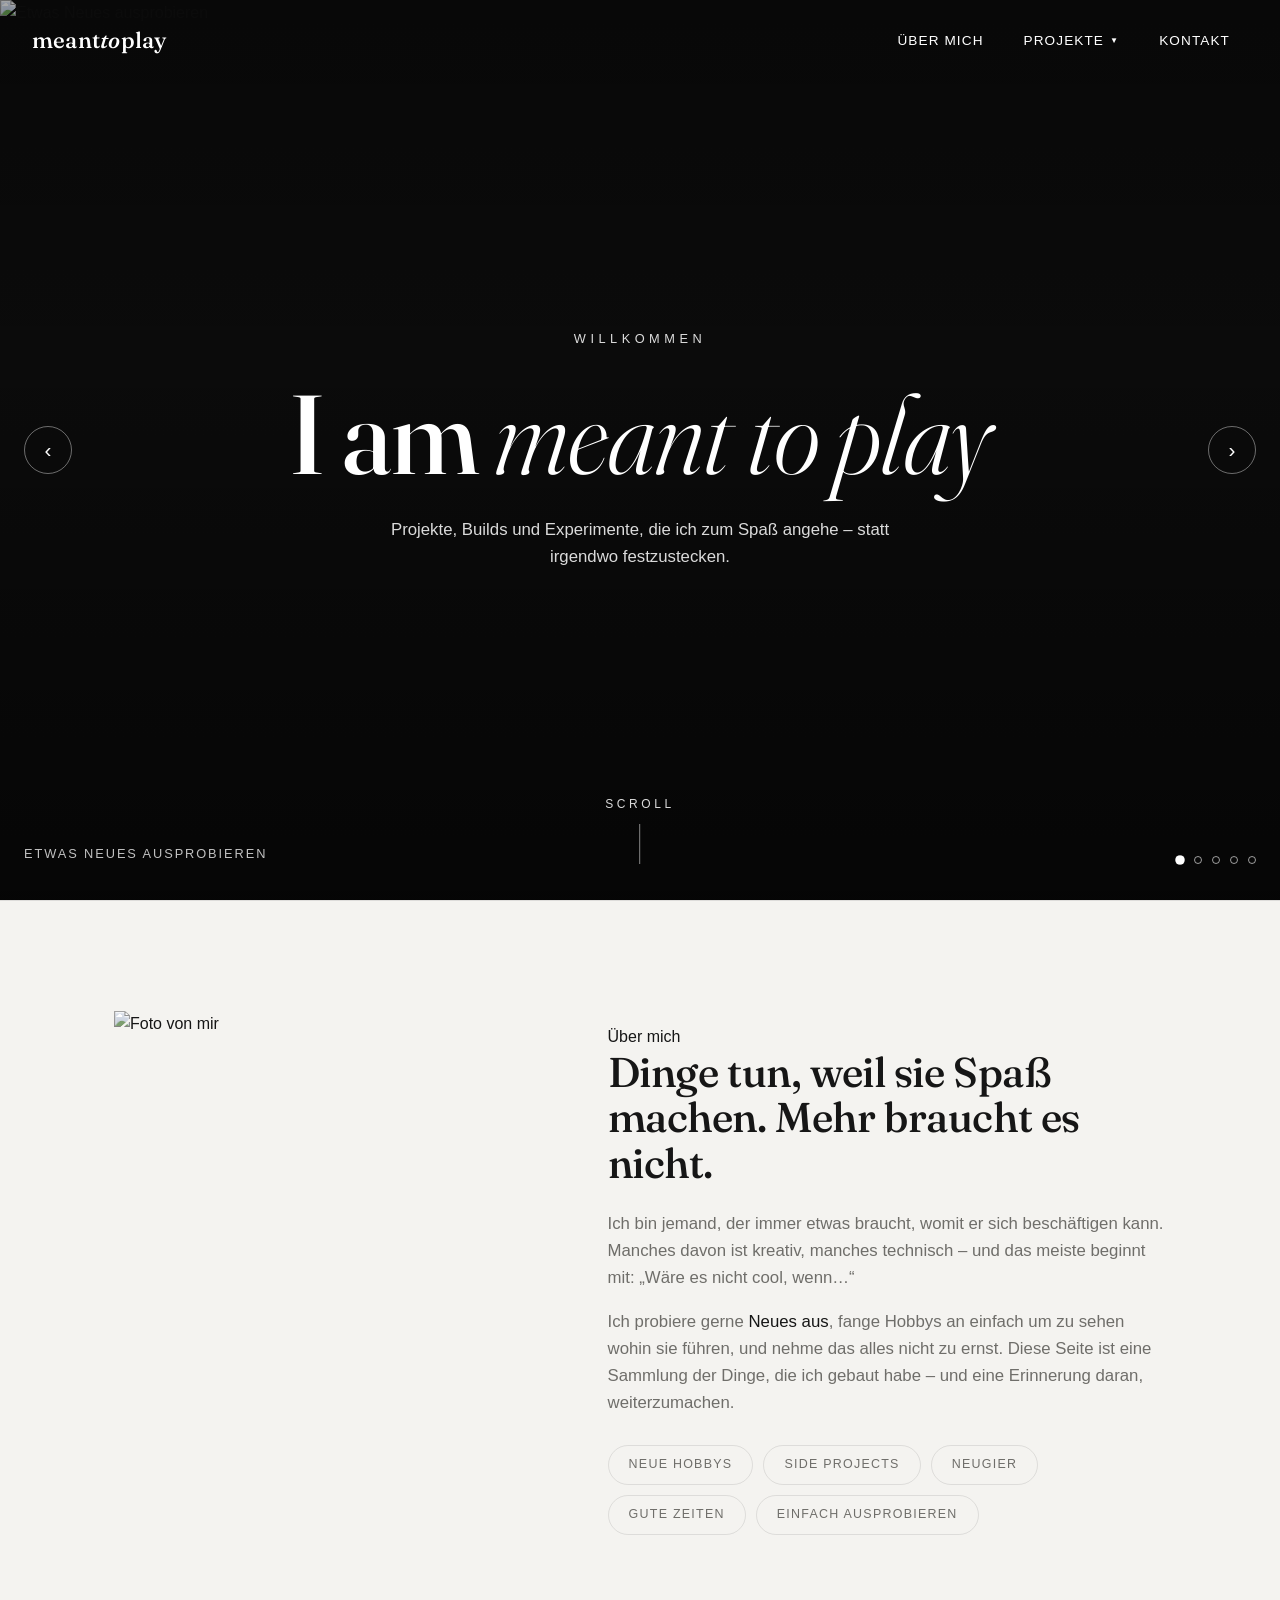
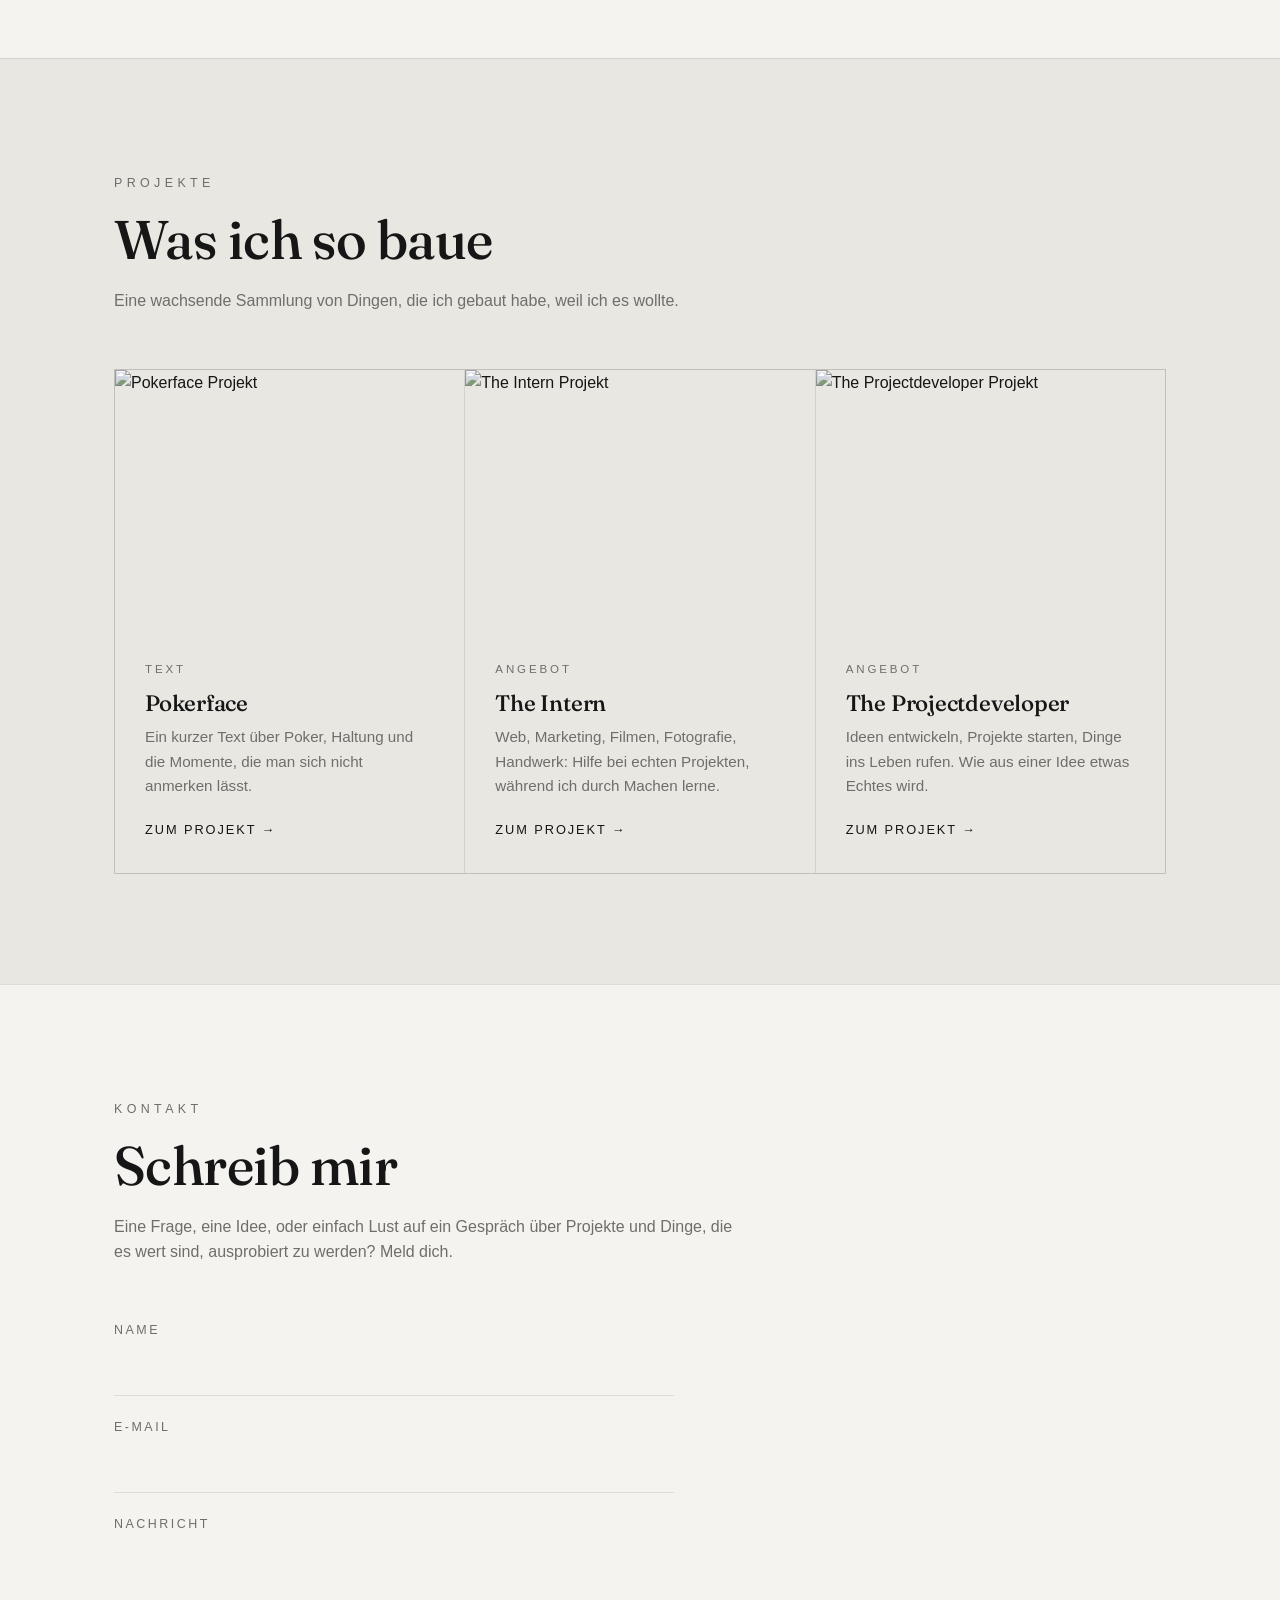
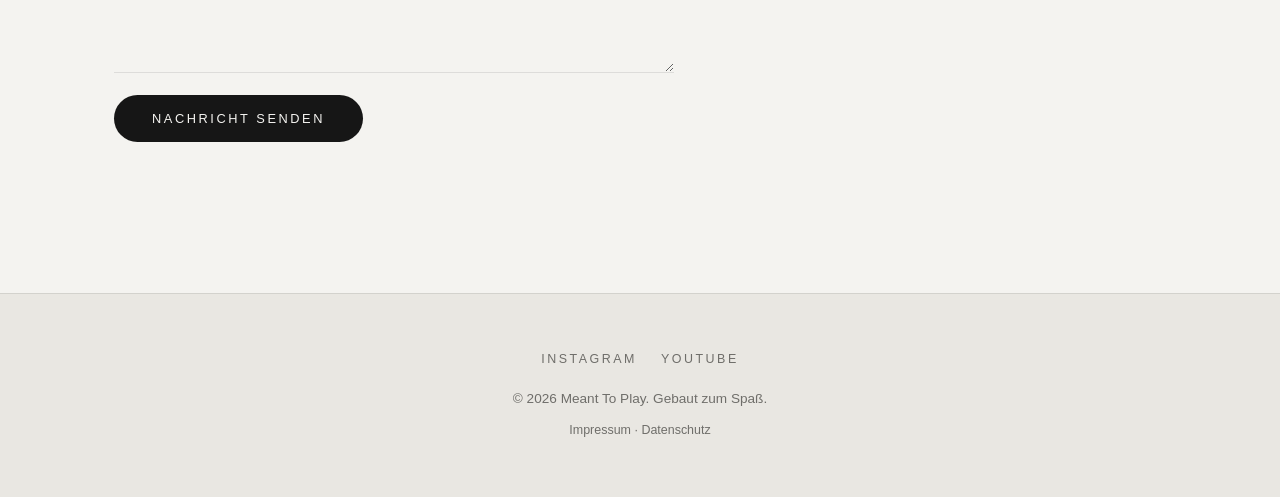
==== commit 2bdbf265: "Add The Projectdeveloper page, translate site to German, add contact buttons - New project page: The" ====
--- a/index.html
+++ b/index.html
@@ -1,10 +1,10 @@
 <!DOCTYPE html>
-<html lang="en">
+<html lang="de">
 <head>
 <meta charset="UTF-8">
 <meta name="viewport" content="width=device-width, initial-scale=1.0">
 <title>Meant To Play</title>
-<meta name="description" content="Meant To Play: a personal site for projects and the fun stuff worth doing.">
+<meta name="description" content="Meant To Play: eine persönliche Seite für Projekte und die Dinge, die es wert sind, getan zu werden.">
 <link rel="preconnect" href="https://fonts.bunny.net">
 <link href="https://fonts.bunny.net/css?family=work-sans:300,400,500|fraunces:300i,500" rel="stylesheet">
 <link rel="stylesheet" href="css/style.css">
@@ -14,19 +14,20 @@
 <header class="site-header">
   <nav class="nav">
     <a href="#top" class="logo">meant<span>to</span>play</a>
-    <button class="nav-toggle" aria-label="Toggle menu" aria-expanded="false">&#9776;</button>
+    <button class="nav-toggle" aria-label="Menü öffnen" aria-expanded="false">&#9776;</button>
     <ul class="nav-links">
-      <li><a href="#about">About</a></li>
+      <li><a href="#about">Über mich</a></li>
       <li>
         <button class="dropdown-toggle" aria-haspopup="true" aria-expanded="false">
-          Projects <span class="caret">&#9660;</span>
+          Projekte <span class="caret">&#9660;</span>
         </button>
         <ul class="dropdown">
           <li><a href="projects/pokerface.html">Pokerface</a></li>
           <li><a href="projects/the-intern.html">The Intern</a></li>
+          <li><a href="projects/the-projectdeveloper.html">The Projectdeveloper</a></li>
         </ul>
       </li>
-      <li><a href="#contact">Contact</a></li>
+      <li><a href="#contact">Kontakt</a></li>
     </ul>
   </nav>
 </header>
@@ -36,34 +37,34 @@
   <section id="top" class="hero-carousel">
     <div class="carousel-track" id="carousel-track">
       <div class="carousel-slide">
-        <img src="https://picsum.photos/seed/meanttoplay1/1600/1000" alt="Trying something new">
+        <img src="https://picsum.photos/seed/meanttoplay1/1600/1000" alt="Etwas Neues ausprobieren">
       </div>
       <div class="carousel-slide">
-        <img src="https://picsum.photos/seed/meanttoplay2/1600/1000" alt="Out and about">
+        <img src="https://picsum.photos/seed/meanttoplay2/1600/1000" alt="Unterwegs">
       </div>
       <div class="carousel-slide">
-        <img src="https://picsum.photos/seed/meanttoplay3/1600/1000" alt="Golden hour wind-down">
+        <img src="https://picsum.photos/seed/meanttoplay3/1600/1000" alt="Goldene Stunde">
       </div>
       <div class="carousel-slide">
-        <img src="https://picsum.photos/seed/meanttoplay4/1600/1000" alt="On the road">
+        <img src="https://picsum.photos/seed/meanttoplay4/1600/1000" alt="Auf Reisen">
       </div>
       <div class="carousel-slide">
-        <img src="https://picsum.photos/seed/meanttoplay5/1600/1000" alt="Good times with friends">
+        <img src="https://picsum.photos/seed/meanttoplay5/1600/1000" alt="Gute Zeiten mit Freunden">
       </div>
     </div>
 
     <div class="hero-content">
-      <span class="eyebrow">Welcome</span>
-      <h1>I'm <em>meant to play</em></h1>
-      <p>Projects, builds, and side quests I work on for fun, rather than being stuck somewhere unhappy.</p>
+      <span class="eyebrow">Willkommen</span>
+      <h1>I am <em>meant to play</em></h1>
+      <p>Projekte, Builds und Experimente, die ich zum Spaß angehe &ndash; statt irgendwo festzustecken.</p>
     </div>
 
     <div class="carousel-controls">
-      <button class="carousel-btn" id="carousel-prev" aria-label="Previous slide">&#8249;</button>
-      <button class="carousel-btn" id="carousel-next" aria-label="Next slide">&#8250;</button>
+      <button class="carousel-btn" id="carousel-prev" aria-label="Vorheriges Bild">&#8249;</button>
+      <button class="carousel-btn" id="carousel-next" aria-label="Nächstes Bild">&#8250;</button>
     </div>
 
-    <span class="carousel-caption" id="carousel-caption">Trying something new</span>
+    <span class="carousel-caption" id="carousel-caption">Etwas Neues ausprobieren</span>
     <div class="carousel-dots" id="carousel-dots"></div>
 
     <a href="#about" class="scroll-cue">
@@ -75,19 +76,19 @@
   <section id="about" class="about">
     <div class="container about-grid">
       <div class="about-photo reveal">
-        <img src="https://picsum.photos/seed/meanttoplayportrait/900/1125" alt="Photo of me">
+        <img src="https://picsum.photos/seed/meanttoplayportrait/900/1125" alt="Foto von mir">
       </div>
       <div class="about-text reveal">
-        <span class="eyebrow">About me</span>
-        <h2>Doing stuff because it's fun. That's the whole point.</h2>
-        <p>I'm someone who needs something to be curious about. Some of it is creative, some of it is technical, and most of it starts with "wouldn't it be cool if&hellip;"</p>
-        <p>I like <strong>trying new things</strong>, picking up hobbies just to see where they go, and not taking it all too seriously. This site is a record of the things I've made, and a reminder to keep playing.</p>
+        <span class="eyebrow">Über mich</span>
+        <h2>Dinge tun, weil sie Spaß machen. Mehr braucht es nicht.</h2>
+        <p>Ich bin jemand, der immer etwas braucht, womit er sich beschäftigen kann. Manches davon ist kreativ, manches technisch &ndash; und das meiste beginnt mit: &bdquo;Wäre es nicht cool, wenn&hellip;&ldquo;</p>
+        <p>Ich probiere gerne <strong>Neues aus</strong>, fange Hobbys an einfach um zu sehen wohin sie führen, und nehme das alles nicht zu ernst. Diese Seite ist eine Sammlung der Dinge, die ich gebaut habe &ndash; und eine Erinnerung daran, weiterzumachen.</p>
         <div class="about-tags">
-          <span>New Hobbies</span>
+          <span>Neue Hobbys</span>
           <span>Side Projects</span>
-          <span>Curiosity</span>
-          <span>Good Times</span>
-          <span>Playing Around</span>
+          <span>Neugier</span>
+          <span>Gute Zeiten</span>
+          <span>Einfach ausprobieren</span>
         </div>
       </div>
     </div>
@@ -96,39 +97,47 @@
   <section id="projects" class="projects">
     <div class="container">
       <div class="section-header reveal">
-        <span class="eyebrow">Projects</span>
-        <h2>What I've been making</h2>
-        <p>A growing collection of things I've built just because I wanted to.</p>
+        <span class="eyebrow">Projekte</span>
+        <h2>Was ich so baue</h2>
+        <p>Eine wachsende Sammlung von Dingen, die ich gebaut habe, weil ich es wollte.</p>
       </div>
 
       <div class="projects-grid">
         <a href="projects/pokerface.html" class="project-card reveal">
           <div class="thumb">
-            <img src="https://picsum.photos/seed/meanttoplaypoker/1200/900" alt="Pokerface project cover">
+            <img src="https://picsum.photos/seed/meanttoplaypoker/1200/900" alt="Pokerface Projekt">
           </div>
           <div class="body">
-            <span class="tag">Writing</span>
+            <span class="tag">Text</span>
             <h3>Pokerface</h3>
-            <p>A short read on poker, mindset, and the moments that don't show on your face.</p>
-            <span class="link">View project</span>
+            <p>Ein kurzer Text über Poker, Haltung und die Momente, die man sich nicht anmerken lässt.</p>
+            <span class="link">Zum Projekt</span>
           </div>
         </a>
 
         <a href="projects/the-intern.html" class="project-card reveal">
           <div class="thumb">
-            <img src="https://picsum.photos/seed/meanttoplayintern/1200/900" alt="The Intern project cover">
+            <img src="https://picsum.photos/seed/meanttoplayintern/1200/900" alt="The Intern Projekt">
           </div>
           <div class="body">
-            <span class="tag">Offer</span>
+            <span class="tag">Angebot</span>
             <h3>The Intern</h3>
-            <p>Web, marketing, filming, photography, handwerk: help on real projects while I learn by doing.</p>
-            <span class="link">View project</span>
+            <p>Web, Marketing, Filmen, Fotografie, Handwerk: Hilfe bei echten Projekten, während ich durch Machen lerne.</p>
+            <span class="link">Zum Projekt</span>
           </div>
         </a>
 
-        <div class="project-card placeholder reveal">
-          <p>More projects coming soon. Check back later.</p>
-        </div>
+        <a href="projects/the-projectdeveloper.html" class="project-card reveal">
+          <div class="thumb">
+            <img src="https://picsum.photos/seed/meanttoplayprojectdev/1200/900" alt="The Projectdeveloper Projekt">
+          </div>
+          <div class="body">
+            <span class="tag">Angebot</span>
+            <h3>The Projectdeveloper</h3>
+            <p>Ideen entwickeln, Projekte starten, Dinge ins Leben rufen. Wie aus einer Idee etwas Echtes wird.</p>
+            <span class="link">Zum Projekt</span>
+          </div>
+        </a>
       </div>
     </div>
   </section>
@@ -136,15 +145,14 @@
   <section id="contact" class="contact">
     <div class="container">
       <div class="section-header reveal">
-        <span class="eyebrow">Get in touch</span>
-        <h2>Say hi</h2>
-        <p>Got a question, an idea, or just want to talk about projects or things worth trying? Drop me a message.</p>
+        <span class="eyebrow">Kontakt</span>
+        <h2>Schreib mir</h2>
+        <p>Eine Frage, eine Idee, oder einfach Lust auf ein Gespräch über Projekte und Dinge, die es wert sind, ausprobiert zu werden? Meld dich.</p>
       </div>
 
       <form class="contact-form reveal" id="contact-form">
-        <!-- Web3Forms access key: replace with your own from web3forms.com -->
         <input type="hidden" name="access_key" value="d86a29f9-d8d4-4f00-8dd6-1350a6a7eb16">
-        <input type="hidden" name="subject" value="New message from meanttoplay.com">
+        <input type="hidden" name="subject" value="Neue Nachricht von meanttoplay.com">
         <input type="checkbox" name="botcheck" class="hp-field" tabindex="-1" autocomplete="off">
 
         <div class="form-row">
@@ -153,16 +161,16 @@
         </div>
 
         <div class="form-row">
-          <label for="email">Email</label>
+          <label for="email">E-Mail</label>
           <input type="email" id="email" name="email" required autocomplete="email">
         </div>
 
         <div class="form-row">
-          <label for="message">Message</label>
+          <label for="message">Nachricht</label>
           <textarea id="message" name="message" required></textarea>
         </div>
 
-        <button type="submit" class="btn">Send message</button>
+        <button type="submit" class="btn">Nachricht senden</button>
         <p class="form-status" id="form-status" role="status"></p>
       </form>
     </div>
@@ -176,7 +184,7 @@
       <a href="https://www.instagram.com/imantssuetcue?igsh=MXR2cmdhZXhpb3UwZQ%3D%3D&amp;utm_source=qr" target="_blank" rel="noopener">Instagram</a>
       <a href="https://www.youtube.com/@imantssuetcue" target="_blank" rel="noopener">YouTube</a>
     </div>
-    <p>&copy; <span id="year"></span> Meant To Play. Built for fun.</p>
+    <p>&copy; <span id="year"></span> Meant To Play. Gebaut zum Spaß.</p>
     <p class="legal-links"><a href="impressum.html">Impressum</a> &middot; <a href="datenschutz.html">Datenschutz</a></p>
   </div>
 </footer>
--- a/css/style.css
+++ b/css/style.css
@@ -893,6 +893,29 @@
   filter: grayscale(15%);
 }
 
+.video-embed:has(video) {
+  aspect-ratio: unset;
+}
+
+.video-embed video {
+  position: static;
+  width: 100%;
+  height: auto;
+  border: 0;
+  filter: grayscale(15%);
+}
+
+/* ---------- Video showcase label ---------- */
+.video-showcase-label {
+  font-size: 0.75rem;
+  font-weight: 500;
+  letter-spacing: 0.18em;
+  text-transform: uppercase;
+  color: var(--color-muted);
+  margin-bottom: 12px;
+  display: block;
+}
+
 /* ---------- Pricing table ---------- */
 
 .pricing-grid {
